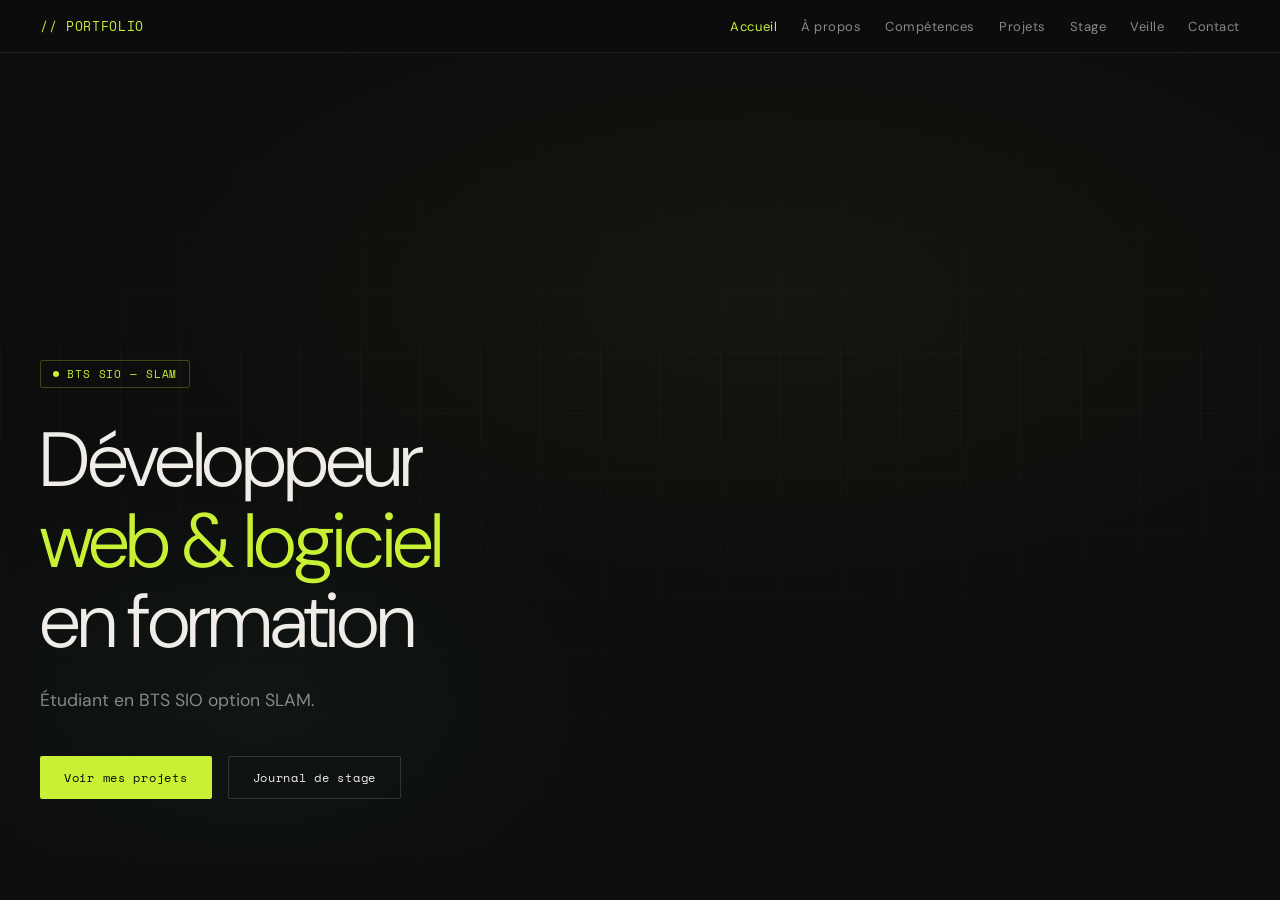
==== index.html @ e31b2333 "premier commit" ====
<!DOCTYPE html>
<html lang="fr">
<head>
  <meta charset="UTF-8">
  <meta name="viewport" content="width=device-width, initial-scale=1.0">
  <title>Portfolio BTS SIO SLAM</title>
  <link rel="stylesheet" href="Portfolio.css">
  <link href="https://fonts.googleapis.com/css2?family=Space+Mono:wght@400;700&family=DM+Sans:wght@300;400;500&display=swap" rel="stylesheet">
</head>
<body>
  <nav>
    <span class="logo">// PORTFOLIO</span>
    <div class="nav-liens">
      <a onclick="afficherSection('accueil')" id="nav-accueil" class="actif">Accueil</a>
      <a onclick="afficherSection('apropos')" id="nav-apropos">À propos</a>
      <a onclick="afficherSection('competences')" id="nav-competences">Compétences</a>
      <a onclick="afficherSection('projets')" id="nav-projets">Projets</a>
      <a onclick="afficherSection('stage')" id="nav-stage">Stage</a>
      <a onclick="afficherSection('veille')" id="nav-veille">Veille</a>
      <a onclick="afficherSection('contact')" id="nav-contact">Contact</a>
    </div>
  </nav>
  <section id="accueil" class="actif">
    <div class="hero">
      <div class="hero-fond"></div>
      <div class="hero-grille"></div>
      <div class="hero-contenu">
        <div class="badge">BTS SIO — SLAM</div>
        <h1>Développeur<br><em>web & logiciel</em><br>en formation</h1>
        <p class="hero-description">Étudiant en BTS SIO option SLAM.</p>
        <div class="hero-boutons">
          <button class="btn btn-primaire" onclick="afficherSection('projets')">Voir mes projets</button>
          <button class="btn btn-secondaire" onclick="afficherSection('stage')">Journal de stage</button>
        </div>
      </div>
    </div>
  </section>
  <section id="apropos">
    <div class="page">
      <p class="etiquette-section">01 — À PROPOS</p>
      <div class="grille-apropos">
        <div class="texte-apropos">
          <p>Je suis en première année de BTS SIO option SLAM.</p>
        </div>
        <div class="stats">
          <div class="stat">
            <span class="stat-valeur">BTS SIO</span>
            <span class="stat-label">OPTION SLAM • 1ÈRE ANNÉE</span>
          </div>
          <div class="stat">
            <span class="stat-valeur">PHP / Java</span>
            <span class="stat-label">LANGAGES PRINCIPAUX</span>
          </div>
        </div>
      </div>
    </div>
  </section>
  <section id="competences">
    <div class="page">
      <p class="etiquette-section">02 — COMPÉTENCES</p>
      <div class="grille-competences">
        <div class="carte-competence">
          <p class="carte-index">[01] BACK-END</p>
          <h3>Développement serveur</h3>
          <p class="carte-description">Conception d'applications web côté serveur, gestion des sessions, accès BDD avec PDO.</p>
          <div class="liste-tags">
            <span class="tag accent">PHP</span>
            <span class="tag accent">MySQL</span>
            <span class="tag">PDO</span>
            <span class="tag">Sessions</span>
          </div>
        </div>
        <div class="carte-competence">
          <p class="carte-index">[02] FRONT-END</p>
          <h3>Interfaces & interactions</h3>
          <p class="carte-description">Intégration HTML/CSS, JavaScript.</p>
          <div class="liste-tags">
            <span class="tag accent">JavaScript</span>
            <span class="tag">HTML5</span>
            <span class="tag">CSS3</span>
          </div>
        </div>
        <div class="carte-competence">
          <p class="carte-index">[03] LOGICIEL</p>
          <h3>Programmation orientée objet</h3>
          <p class="carte-description">Java POO.</p>
          <div class="liste-tags">
            <span class="tag accent">Java</span>
            <span class="tag">POO</span>
          </div>
        </div>
        <div class="carte-competence">
          <p class="carte-index">[04] OUTILS</p>
          <h3>Environnement de travail</h3>
          <p class="carte-description">Outils du développeur quotidien.</p>
          <div class="liste-tags">
            <span class="tag">Git</span>
            <span class="tag">VS Code</span>
            <span class="tag">Apache</span>
          </div>
        </div>
        <div class="carte-competence">
          <p class="carte-index">[05] BASE DE DONNÉES</p>
          <h3>Modélisation & requêtes</h3>
          <p class="carte-description">Schémas relationnels, SQL.</p>
          <div class="liste-tags">
            <span class="tag accent">MySQL</span>
            <span class="tag">SQL</span>
          </div>
        </div>
      </div>
    </div>
  </section>
  <section id="projets">
    <div class="page">
      <p class="etiquette-section">03 — PROJETS</p>
      <div class="liste-projets">
        <div class="carte-projet">
          <div class="projet-info">
            <p class="projet-numero">001</p>
            <h3>Plateforme de streaming Netflix-like</h3>
            <p class="projet-description">
              Application web complète : authentification, sessions sécurisées,
              carrousel JS, recherche AJAX en temps réel.
            </p>
            <div class="liste-tags" style="margin-top: 1.25rem">
              <span class="tag accent">PHP</span>
              <span class="tag accent">MySQL</span>
              <span class="tag accent">AJAX</span>
              <span class="tag">PDO</span>
              <span class="tag">JS</span>
            </div>
          </div>
          <div class="projet-meta">
            <span class="statut statut-termine">TERMINÉ</span>
          </div>
        </div>
        <div class="carte-projet">
          <div class="projet-info">
            <p class="projet-numero">002</p>
            <h3>Jeu Pokémon en Java</h3>
            <p class="projet-description">Combat au tour par tour en Java. POO.</p>
            <div class="liste-tags" style="margin-top: 1.25rem">
              <span class="tag accent">Java</span>
              <span class="tag">POO</span>
              <span class="tag">Héritage</span>
            </div>
          </div>
          <div class="projet-meta">
            <span class="statut statut-termine">TERMINÉ</span>
          </div>
        </div>
        <div class="carte-projet">
          <div class="projet-info">
            <p class="projet-numero">003</p>
            <h3>Challenges Root-Me PRO</h3>
            <p class="projet-description">
              Parcours complet de 13 modules couvrant HTTP, Web, Réseau, JavaScript, SQL, TCP, Linux, Python, logs et cybersécurité. Challenges pratiques sur l'analyse de protocoles, l'injection SQL, la cryptanalyse, l'obfuscation JS et la forensique réseau (Wireshark, PCAP).
            </p>
            <div class="liste-tags" style="margin-top: 1.25rem">
              <span class="tag accent">HTTP</span>
              <span class="tag accent">SQL</span>
              <span class="tag accent">Linux</span>
              <span class="tag accent">Python</span>
              <span class="tag">Wireshark</span>
              <span class="tag">TCP</span>
              <span class="tag">JavaScript</span>
              <span class="tag">Cryptanalyse</span>
              <span class="tag">PCAP</span>
              <span class="tag">Forensique</span>
            </div>
          </div>
          <div class="projet-meta">
            <span class="statut statut-termine">COMPLÉTÉ</span>
          </div>
        </div>
      </div>
    </div>
  </section>
  <section id="stage">
    <div class="page">
      <p class="etiquette-section">04 — STAGE</p>
      <div class="stage-entete">
        </div>
       <div class="info-entreprise" id="info-entreprise"></div>
       <div class="onglets-semaines" id="onglets-semaines"></div>
       <div id="panneaux-semaines"></div>
    </div>
  </section>
   <section id="veille">
    <div class="page">
      <p class="etiquette-section">05 — VEILLE TECHNOLOGIQUE</p>
      <div class="veille-entete">
        <h2>Veille —<br><em>IA locales</em></h2>
        <p>Suivi des évolutions autour des modèles d'intelligence artificielle exécutables directement sur sa machine, sans dépendance à un service cloud.</p>
      </div>
      <div class="liste-veille">
        <div class="carte-veille">
          <div class="veille-meta">
            <span class="veille-categorie">OUTIL</span>
          </div>
          <h3>Ollama</h3>
          <p class="veille-texte">Ollama est un outil qui permet de télécharger et d'exécuter des modèles de langage (LLaMA 3, Mistral, Gemma, Phi…) en local via une simple commande. Il expose une API REST utilisable depuis n'importe quelle application.</p>
          <div class="liste-tags" style="margin-top: 1rem">
            <span class="tag accent">Ollama</span>
            <span class="tag">LLaMA 3</span>
            <span class="tag">Mistral</span>
            <span class="tag">Gemma</span>
            <span class="tag">Phi</span>
            <span class="tag">API REST</span>
          </div>
        </div>
        <div class="carte-veille">
          <div class="veille-meta">
            <span class="veille-categorie">INTERFACE</span>
          </div>
          <h3>Open WebUI</h3>
          <p class="veille-texte">Open WebUI est une interface web auto-hébergée compatible avec Ollama. Elle offre une expérience similaire à ChatGPT — gestion des conversations, sélection du modèle, plugins — entièrement en local.</p>
          <div class="liste-tags" style="margin-top: 1rem">
            <span class="tag accent">Open WebUI</span>
            <span class="tag">Auto-hébergé</span>
            <span class="tag">Docker</span>
            <span class="tag">Ollama</span>
          </div>
        </div>
        <div class="carte-veille">
          <div class="veille-meta">
            <span class="veille-categorie">MODÈLES</span>
          </div>
          <h3>LLaMA 3, Mistral, Gemma</h3>
          <p class="veille-texte">Ces modèles open source sont les plus utilisés en local. LLaMA 3 (Meta) et Mistral (français) offrent de bonnes performances sur du matériel standard. Gemma (Google) est plus léger et tourne sur des machines modestes.</p>
          <div class="liste-tags" style="margin-top: 1rem">
            <span class="tag accent">LLaMA 3</span>
            <span class="tag accent">Mistral</span>
            <span class="tag accent">Gemma</span>
            <span class="tag">Open source</span>
            <span class="tag">Meta</span>
          </div>
        </div>
        <div class="carte-veille">
          <div class="veille-meta">
            <span class="veille-categorie">INTERFACE</span>
          </div>
          <h3>LM Studio</h3>
          <p class="veille-texte">LM Studio est une application desktop (Windows, Mac, Linux) pour télécharger et faire tourner des LLM en local. Interface graphique complète, pas de ligne de commande nécessaire. Expose aussi une API locale compatible OpenAI.</p>
          <div class="liste-tags" style="margin-top: 1rem">
            <span class="tag accent">LM Studio</span>
            <span class="tag">Desktop</span>
            <span class="tag">Windows</span>
            <span class="tag">Mac</span>
            <span class="tag">API OpenAI</span>
          </div>
        </div>
        <div class="carte-veille">
          <div class="veille-meta">
            <span class="veille-categorie">CONFIDENTIALITÉ</span>
          </div>
          <h3>Données et vie privée</h3>
          <p class="veille-texte">Avec une IA locale, aucune donnée ne quitte la machine. Les prompts, les réponses et les documents traités restent en local, ce qui est essentiel pour des usages professionnels ou des données sensibles soumises au RGPD.</p>
          <div class="liste-tags" style="margin-top: 1rem">
            <span class="tag accent">RGPD</span>
            <span class="tag">Vie privée</span>
            <span class="tag">Hors ligne</span>
            <span class="tag">Données sensibles</span>
          </div>
        </div>
      </div>
    </div>
  </section>
  <section id="contact">
    <div class="page">
      <p class="etiquette-section">06 — CONTACT</p>
      <div class="contenu-contact">
        <h2>Prenons<br><em>contact</em></h2>
        <p>Disponible pour des alternances, stages, ou simplement pour échanger sur un projet.</p>
        <div class="liens-contact">
          <a href="mailto:votre@email.com" class="lien-contact">✉ Email</a>
          <a href="https://github.com/" class="lien-contact">↗ GitHub</a>
          <a href="https://linkedin.com/" class="lien-contact">↗ LinkedIn</a>
        </div>
      </div>
    </div>
  </section>
  <script src="Portfolio.js"></script>
</body>
</html>
---- Portfolio.css ----
*, *::before, *::after {
  box-sizing: border-box;
  margin: 0;
  padding: 0;
}
:root {
  --couleur-fond:        #0d0d0d;
  --couleur-fond-2:      #141414;
  --couleur-fond-3:      #1a1a1a;
  --couleur-texte:       #f0ede8;
  --couleur-muted:       #888;
  --couleur-bordure:     rgba(255, 255, 255, 0.08);
  --couleur-bordure-2:   rgba(255, 255, 255, 0.15);
  --couleur-accent:      #c8f135;
  --couleur-accent-2:    #3df5c1;
  --police-mono: 'Space Mono', monospace;
  --police-sans: 'DM Sans', sans-serif;
}
html {
  scroll-behavior: smooth;
}
body {
  background: var(--couleur-fond);
  color: var(--couleur-texte);
  font-family: var(--police-sans);
  min-height: 100vh;
}
nav {
  position: sticky;
  top: 0;
  z-index: 100;
  display: flex;
  justify-content: space-between;
  align-items: center;
  padding: 1rem 2.5rem;
  background: rgba(13, 13, 13, 0.95);
  border-bottom: 1px solid var(--couleur-bordure);
  backdrop-filter: blur(10px);
}
.logo {
  font-family: var(--police-mono);
  font-size: 13px;
  color: var(--couleur-accent);
  letter-spacing: 0.05em;
}
.nav-liens {
  display: flex;
  gap: 1.5rem;
}
.nav-liens a {
  font-size: 13px;
  color: var(--couleur-muted);
  text-decoration: none;
  letter-spacing: 0.04em;
  cursor: pointer;
  transition: color 0.2s;
}
.nav-liens a:hover,
.nav-liens a.actif {
  color: var(--couleur-accent);
}
section {
  display: none;
  min-height: 80vh;
}
section.actif {
  display: block;
}
.hero {
  min-height: 90vh;
  display: flex;
  flex-direction: column;
  justify-content: flex-end;
  padding: 0 2.5rem 4rem;
  position: relative;
  overflow: hidden;
}
.hero-fond {
  position: absolute;
  inset: 0;
  z-index: 0;
  background:
    radial-gradient(ellipse 80% 60% at 60% 30%, rgba(200, 241, 53, 0.04) 0%, transparent 70%),
    radial-gradient(ellipse 50% 50% at 20% 80%, rgba(61, 245, 193, 0.04) 0%, transparent 60%);
}
.hero-grille {
  position: absolute;
  inset: 0;
  z-index: 0;
  background-image:
    linear-gradient(var(--couleur-bordure) 1px, transparent 1px),
    linear-gradient(90deg, var(--couleur-bordure) 1px, transparent 1px);
  background-size: 60px 60px;
  mask-image: linear-gradient(to bottom, transparent 0%, rgba(0,0,0,0.3) 40%, rgba(0,0,0,0.1) 100%);
}
.hero-contenu {
  position: relative;
  z-index: 1;
  max-width: 900px;
}
.badge {
  display: inline-flex;
  align-items: center;
  gap: 8px;
  font-family: var(--police-mono);
  font-size: 11px;
  color: var(--couleur-accent);
  border: 1px solid rgba(200, 241, 53, 0.25);
  padding: 5px 12px;
  border-radius: 2px;
  margin-bottom: 2rem;
  letter-spacing: 0.08em;
}
.badge::before {
  content: '';
  width: 6px;
  height: 6px;
  background: var(--couleur-accent);
  border-radius: 50%;
  animation: clignoter 2s ease-in-out infinite;
}
@keyframes clignoter {
  0%, 100% { opacity: 1; }
  50%       { opacity: 0.3; }
}
.hero-contenu h1 {
  font-size: clamp(2.5rem, 6vw, 5rem);
  font-weight: 300;
  line-height: 1.05;
  letter-spacing: -0.03em;
  margin-bottom: 1.5rem;
}
.hero-contenu h1 em {
  font-style: normal;
  color: var(--couleur-accent);
}
.hero-description {
  font-size: 1.1rem;
  color: var(--couleur-muted);
  max-width: 500px;
  line-height: 1.7;
  margin-bottom: 2.5rem;
}
.hero-boutons {
  display: flex;
  gap: 1rem;
}
.btn {
  font-family: var(--police-mono);
  font-size: 12px;
  letter-spacing: 0.06em;
  padding: 12px 24px;
  border-radius: 2px;
  cursor: pointer;
  border: none;
  transition: all 0.2s;
}
.btn-primaire {
  background: var(--couleur-accent);
  color: #0d0d0d;
}
.btn-primaire:hover {
  background: #d4f84d;
}
.btn-secondaire {
  background: transparent;
  color: var(--couleur-texte);
  border: 1px solid var(--couleur-bordure-2);
}
.btn-secondaire:hover {
  border-color: var(--couleur-texte);
}
.page {
  padding: 4rem 2.5rem;
}
.etiquette-section {
  font-family: var(--police-mono);
  font-size: 11px;
  color: var(--couleur-muted);
  letter-spacing: 0.12em;
  margin-bottom: 3rem;
  display: flex;
  align-items: center;
  gap: 1rem;
}
.etiquette-section::before {
  content: '';
  flex: 0 0 40px;
  height: 1px;
  background: var(--couleur-bordure-2);
}
.liste-tags {
  display: flex;
  flex-wrap: wrap;
  gap: 6px;
}
.tag {
  font-family: var(--police-mono);
  font-size: 10px;
  letter-spacing: 0.05em;
  padding: 3px 8px;
  background: rgba(255, 255, 255, 0.04);
  border: 1px solid var(--couleur-bordure);
  border-radius: 1px;
  color: var(--couleur-muted);
}
.tag.accent {
  border-color: rgba(200, 241, 53, 0.3);
  color: rgba(200, 241, 53, 0.8);
}
.grille-apropos {
  display: grid;
  grid-template-columns: 1fr 1fr;
  gap: 4rem;
  align-items: start;
}
.texte-apropos h2 {
  font-size: 2.2rem;
  font-weight: 400;
  letter-spacing: -0.02em;
  margin-bottom: 1.5rem;
  line-height: 1.2;
}
.texte-apropos p {
  color: var(--couleur-muted);
  line-height: 1.8;
  margin-bottom: 1rem;
  font-size: 0.95rem;
}
.stats {
  display: flex;
  flex-direction: column;
  gap: 1.5rem;
}
.stat {
  border-top: 1px solid var(--couleur-bordure);
  padding-top: 1.5rem;
  display: flex;
  flex-direction: column;
  gap: 0.25rem;
}
.stat-valeur {
  font-family: var(--police-mono);
  font-size: 1.8rem;
  color: var(--couleur-accent);
}
.stat-label {
  font-size: 0.75rem;
  color: var(--couleur-muted);
  letter-spacing: 0.06em;
}
.grille-competences {
  display: grid;
  grid-template-columns: repeat(auto-fit, minmax(280px, 1fr));
  gap: 1px;
  background: var(--couleur-bordure);
}
.carte-competence {
  background: var(--couleur-fond-2);
  padding: 2rem;
  transition: background 0.2s;
}
.carte-competence:hover {
  background: var(--couleur-fond-3);
}
.carte-index {
  font-family: var(--police-mono);
  font-size: 10px;
  color: var(--couleur-accent);
  letter-spacing: 0.1em;
  margin-bottom: 0.75rem;
}
.carte-competence h3 {
  font-size: 1rem;
  font-weight: 500;
  margin-bottom: 0.75rem;
}
.carte-description {
  font-size: 0.85rem;
  color: var(--couleur-muted);
  line-height: 1.7;
  margin-bottom: 0;
}
.liste-projets {
  display: flex;
  flex-direction: column;
  gap: 1px;
  background: var(--couleur-bordure);
}
.carte-projet {
  background: var(--couleur-fond-2);
  padding: 2.5rem;
  display: grid;
  grid-template-columns: 1fr auto;
  gap: 2rem;
  align-items: start;
  transition: background 0.2s;
}
.carte-projet:hover {
  background: var(--couleur-fond-3);
}
.projet-numero {
  font-family: var(--police-mono);
  font-size: 10px;
  color: var(--couleur-muted);
  margin-bottom: 0.75rem;
}
.carte-projet h3 {
  font-size: 1.3rem;
  font-weight: 400;
  margin-bottom: 0.75rem;
}
.projet-description {
  font-size: 0.875rem;
  color: var(--couleur-muted);
  line-height: 1.7;
  max-width: 560px;
}
.projet-meta {
  display: flex;
  flex-direction: column;
  align-items: flex-end;
  gap: 0.75rem;
}
.statut {
  font-family: var(--police-mono);
  font-size: 10px;
  letter-spacing: 0.08em;
  padding: 4px 10px;
  border-radius: 1px;
}
.statut-en-cours {
  background: rgba(200, 241, 53, 0.1);
  color: var(--couleur-accent);
  border: 1px solid rgba(200, 241, 53, 0.2);
}
.statut-termine {
  background: rgba(61, 245, 193, 0.1);
  color: var(--couleur-accent-2);
  border: 1px solid rgba(61, 245, 193, 0.2);
}
.stage-entete {
  margin-bottom: 2rem;
}
.stage-entete h2 {
  font-size: 2rem;
  font-weight: 400;
  letter-spacing: -0.02em;
  margin-bottom: 0.5rem;
}
.stage-entete p {
  color: var(--couleur-muted);
  font-size: 0.9rem;
}
.stage-entete code {
  font-family: var(--police-mono);
  font-size: 0.85em;
  color: var(--couleur-accent);
}
 .info-entreprise {
  display: grid;
  grid-template-columns: repeat(auto-fit, minmax(180px, 1fr));
  gap: 1px;
  background: var(--couleur-bordure);
  margin-bottom: 2rem;
}
.info-item {
  background: var(--couleur-fond-2);
  padding: 1.25rem 1.5rem;
  display: flex;
  flex-direction: column;
  gap: 0.35rem;
}
.info-label {
  font-family: var(--police-mono);
  font-size: 9px;
  letter-spacing: 0.12em;
  color: var(--couleur-muted);
}
.info-valeur {
  font-size: 0.9rem;
  color: var(--couleur-texte);
}
 .onglets-semaines {
  display: flex;
  gap: 6px;
  flex-wrap: wrap;
  margin-bottom: 2rem;
}
.onglet-semaine {
  font-family: var(--police-mono);
  font-size: 11px;
  padding: 8px 14px;
  border: 1px solid var(--couleur-bordure);
  background: transparent;
  color: var(--couleur-muted);
  cursor: pointer;
  border-radius: 2px;
  transition: all 0.2s;
  display: flex;
  align-items: center;
  gap: 6px;
}
.onglet-semaine:hover {
  border-color: var(--couleur-bordure-2);
  color: var(--couleur-texte);
}
.onglet-semaine.actif {
  border-color: rgba(200, 241, 53, 0.4);
  color: var(--couleur-accent);
  background: rgba(200, 241, 53, 0.05);
}
.onglet-point {
  width: 5px;
  height: 5px;
  border-radius: 50%;
  background: var(--couleur-bordure-2);
}
.onglet-semaine.rempli .onglet-point {
  background: var(--couleur-accent);
}
 .panneau-semaine {
  display: none;
}
.panneau-semaine.actif {
  display: block;
}
 .semaine-vide {
  padding: 3rem 2rem;
  border: 1px dashed var(--couleur-bordure);
  text-align: center;
}
.semaine-vide-texte {
  color: var(--couleur-muted);
  margin-bottom: 0.5rem;
}
.semaine-vide-hint {
  font-size: 0.8rem;
  color: var(--couleur-muted);
  opacity: 0.6;
}
.semaine-vide-hint code {
  font-family: var(--police-mono);
  color: var(--couleur-accent);
  font-size: 0.85em;
}
 .semaine-header {
  display: flex;
  justify-content: space-between;
  align-items: baseline;
  margin-bottom: 2rem;
  padding-bottom: 1rem;
  border-bottom: 1px solid var(--couleur-bordure);
}
.semaine-numero {
  font-family: var(--police-mono);
  font-size: 11px;
  color: var(--couleur-accent);
  letter-spacing: 0.1em;
}
.semaine-dates {
  font-family: var(--police-mono);
  font-size: 11px;
  color: var(--couleur-muted);
}
.blocs-semaine {
  display: flex;
  flex-direction: column;
  gap: 1.5rem;
}
.bloc {
  padding: 1.5rem;
  background: var(--couleur-fond-2);
  border: 1px solid var(--couleur-bordure);
}
.bloc-titre {
  font-family: var(--police-mono);
  font-size: 10px;
  letter-spacing: 0.1em;
  color: var(--couleur-muted);
  margin-bottom: 0.75rem;
}
.bloc-texte {
  font-size: 0.9rem;
  color: var(--couleur-texte);
  line-height: 1.7;
}
.liste-activites {
  list-style: none;
  display: flex;
  flex-direction: column;
  gap: 0.4rem;
}
.liste-activites li::before {
  content: '→ ';
  color: var(--couleur-accent);
  font-family: var(--police-mono);
  font-size: 0.8em;
}
.veille-entete {
  margin-bottom: 3rem;
}
.veille-entete h2 {
  font-size: 2.2rem;
  font-weight: 400;
  letter-spacing: -0.02em;
  margin-bottom: 0.75rem;
  line-height: 1.2;
}
.veille-entete h2 em {
  font-style: normal;
  color: var(--couleur-accent);
}
.veille-entete p {
  color: var(--couleur-muted);
  font-size: 0.95rem;
  line-height: 1.7;
  max-width: 560px;
}
.liste-veille {
  display: grid;
  grid-template-columns: repeat(auto-fit, minmax(300px, 1fr));
  gap: 1px;
  background: var(--couleur-bordure);
}
.carte-veille {
  background: var(--couleur-fond-2);
  padding: 2rem;
  transition: background 0.2s;
}
.carte-veille:hover {
  background: var(--couleur-fond-3);
}
.veille-meta {
  margin-bottom: 0.75rem;
}
.veille-categorie {
  font-family: var(--police-mono);
  font-size: 10px;
  letter-spacing: 0.1em;
  color: var(--couleur-accent);
}
.carte-veille h3 {
  font-size: 1rem;
  font-weight: 500;
  margin-bottom: 0.75rem;
  line-height: 1.4;
}
.veille-texte {
  font-size: 0.875rem;
  color: var(--couleur-muted);
  line-height: 1.7;
}
.contenu-contact {
  max-width: 640px;
}
.contenu-contact h2 {
  font-size: 2.5rem;
  font-weight: 300;
  letter-spacing: -0.03em;
  margin-bottom: 1rem;
  line-height: 1.1;
}
.contenu-contact h2 em {
  font-style: normal;
  color: var(--couleur-accent-2);
}
.contenu-contact p {
  color: var(--couleur-muted);
  line-height: 1.8;
  margin-bottom: 2.5rem;
}
.liens-contact {
  display: flex;
  gap: 1rem;
  flex-wrap: wrap;
}
.lien-contact {
  font-family: var(--police-mono);
  font-size: 12px;
  letter-spacing: 0.06em;
  padding: 10px 20px;
  border: 1px solid var(--couleur-bordure-2);
  color: var(--couleur-texte);
  text-decoration: none;
  border-radius: 2px;
  transition: all 0.2s;
}
.lien-contact:hover {
  border-color: var(--couleur-accent-2);
  color: var(--couleur-accent-2);
}
@media (max-width: 700px) {
  nav { padding: 1rem 1.25rem; }
  .nav-liens { display: none; }
  .page { padding: 3rem 1.25rem; }
  .hero { padding: 0 1.25rem 3rem; }
  .grille-apropos { grid-template-columns: 1fr; gap: 2.5rem; }
  .carte-projet { grid-template-columns: 1fr; }
  .grille-deux-colonnes { grid-template-columns: 1fr; }
}
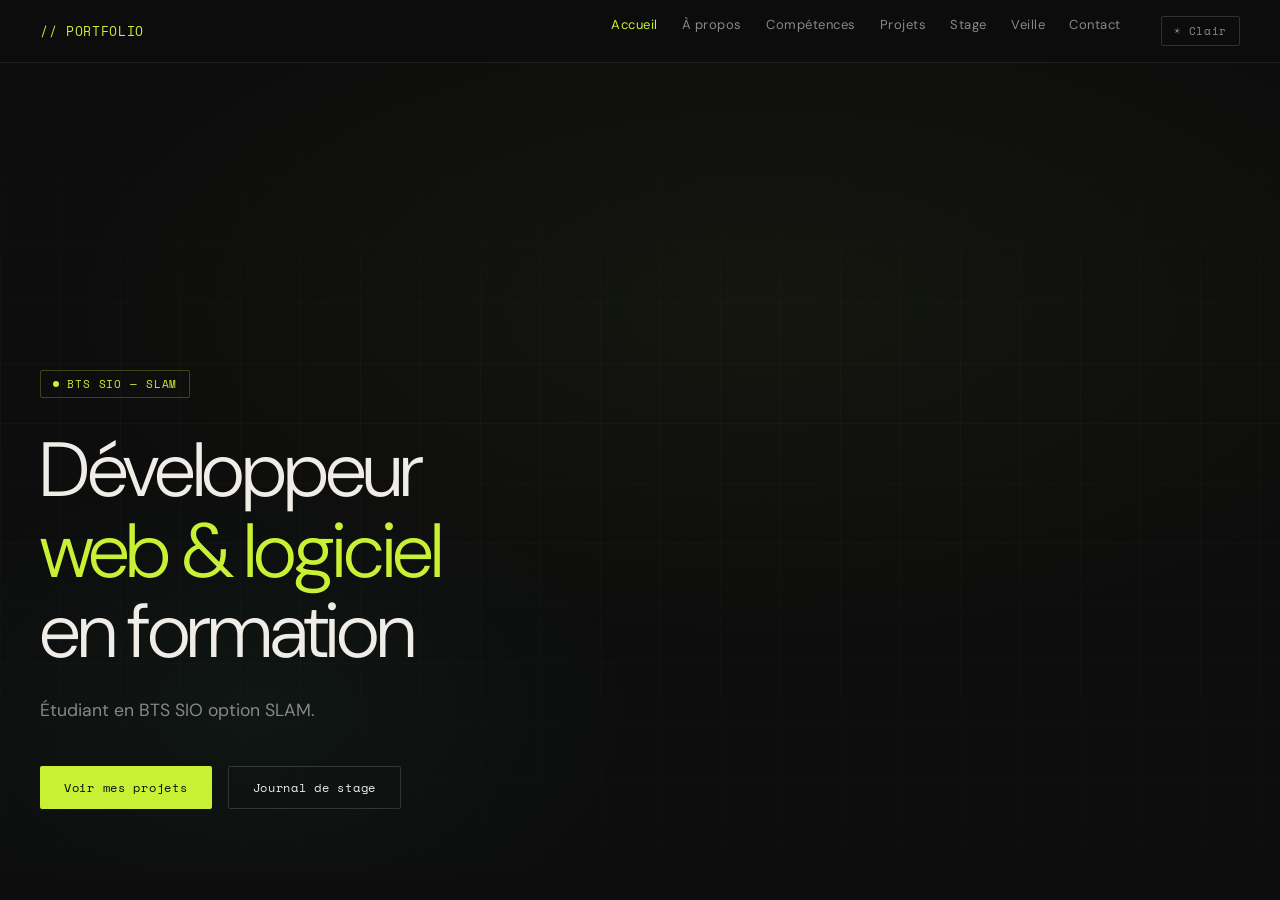
==== commit b5685617: "ajout mode clair, renseignement premiere semaine stage" ====
--- a/index.html
+++ b/index.html
@@ -18,6 +18,7 @@
       <a onclick="afficherSection('stage')" id="nav-stage">Stage</a>
       <a onclick="afficherSection('veille')" id="nav-veille">Veille</a>
       <a onclick="afficherSection('contact')" id="nav-contact">Contact</a>
+      <button class="btn-theme" id="btn-theme" onclick="basculerTheme()">☀ Clair</button>
     </div>
   </nav>
   <section id="accueil" class="actif">
--- a/Portfolio.css
+++ b/Portfolio.css
@@ -13,8 +13,22 @@
   --couleur-bordure-2:   rgba(255, 255, 255, 0.15);
   --couleur-accent:      #c8f135;
   --couleur-accent-2:    #3df5c1;
+  --couleur-nav:         rgba(13, 13, 13, 0.95);
   --police-mono: 'Space Mono', monospace;
   --police-sans: 'DM Sans', sans-serif;
+}
+
+:root.clair {
+  --couleur-fond:        #f8f8f5;
+  --couleur-fond-2:      #f0efe9;
+  --couleur-fond-3:      #e8e7e0;
+  --couleur-texte:       #1a1a1a;
+  --couleur-muted:       #666;
+  --couleur-bordure:     rgba(0, 0, 0, 0.08);
+  --couleur-bordure-2:   rgba(0, 0, 0, 0.18);
+  --couleur-accent:      #5a7a00;
+  --couleur-accent-2:    #007a5a;
+  --couleur-nav:         rgba(248, 248, 245, 0.95);
 }
 html {
   scroll-behavior: smooth;
@@ -33,7 +47,7 @@
   justify-content: space-between;
   align-items: center;
   padding: 1rem 2.5rem;
-  background: rgba(13, 13, 13, 0.95);
+  background: var(--couleur-nav);
   border-bottom: 1px solid var(--couleur-bordure);
   backdrop-filter: blur(10px);
 }
@@ -599,3 +613,21 @@
   .carte-projet { grid-template-columns: 1fr; }
   .grille-deux-colonnes { grid-template-columns: 1fr; }
 }
+
+.btn-theme {
+  font-family: var(--police-mono);
+  font-size: 11px;
+  letter-spacing: 0.06em;
+  padding: 6px 12px;
+  border: 1px solid var(--couleur-bordure-2);
+  background: transparent;
+  color: var(--couleur-muted);
+  cursor: pointer;
+  border-radius: 2px;
+  transition: all 0.2s;
+  margin-left: 1rem;
+}
+.btn-theme:hover {
+  color: var(--couleur-texte);
+  border-color: var(--couleur-texte);
+}
